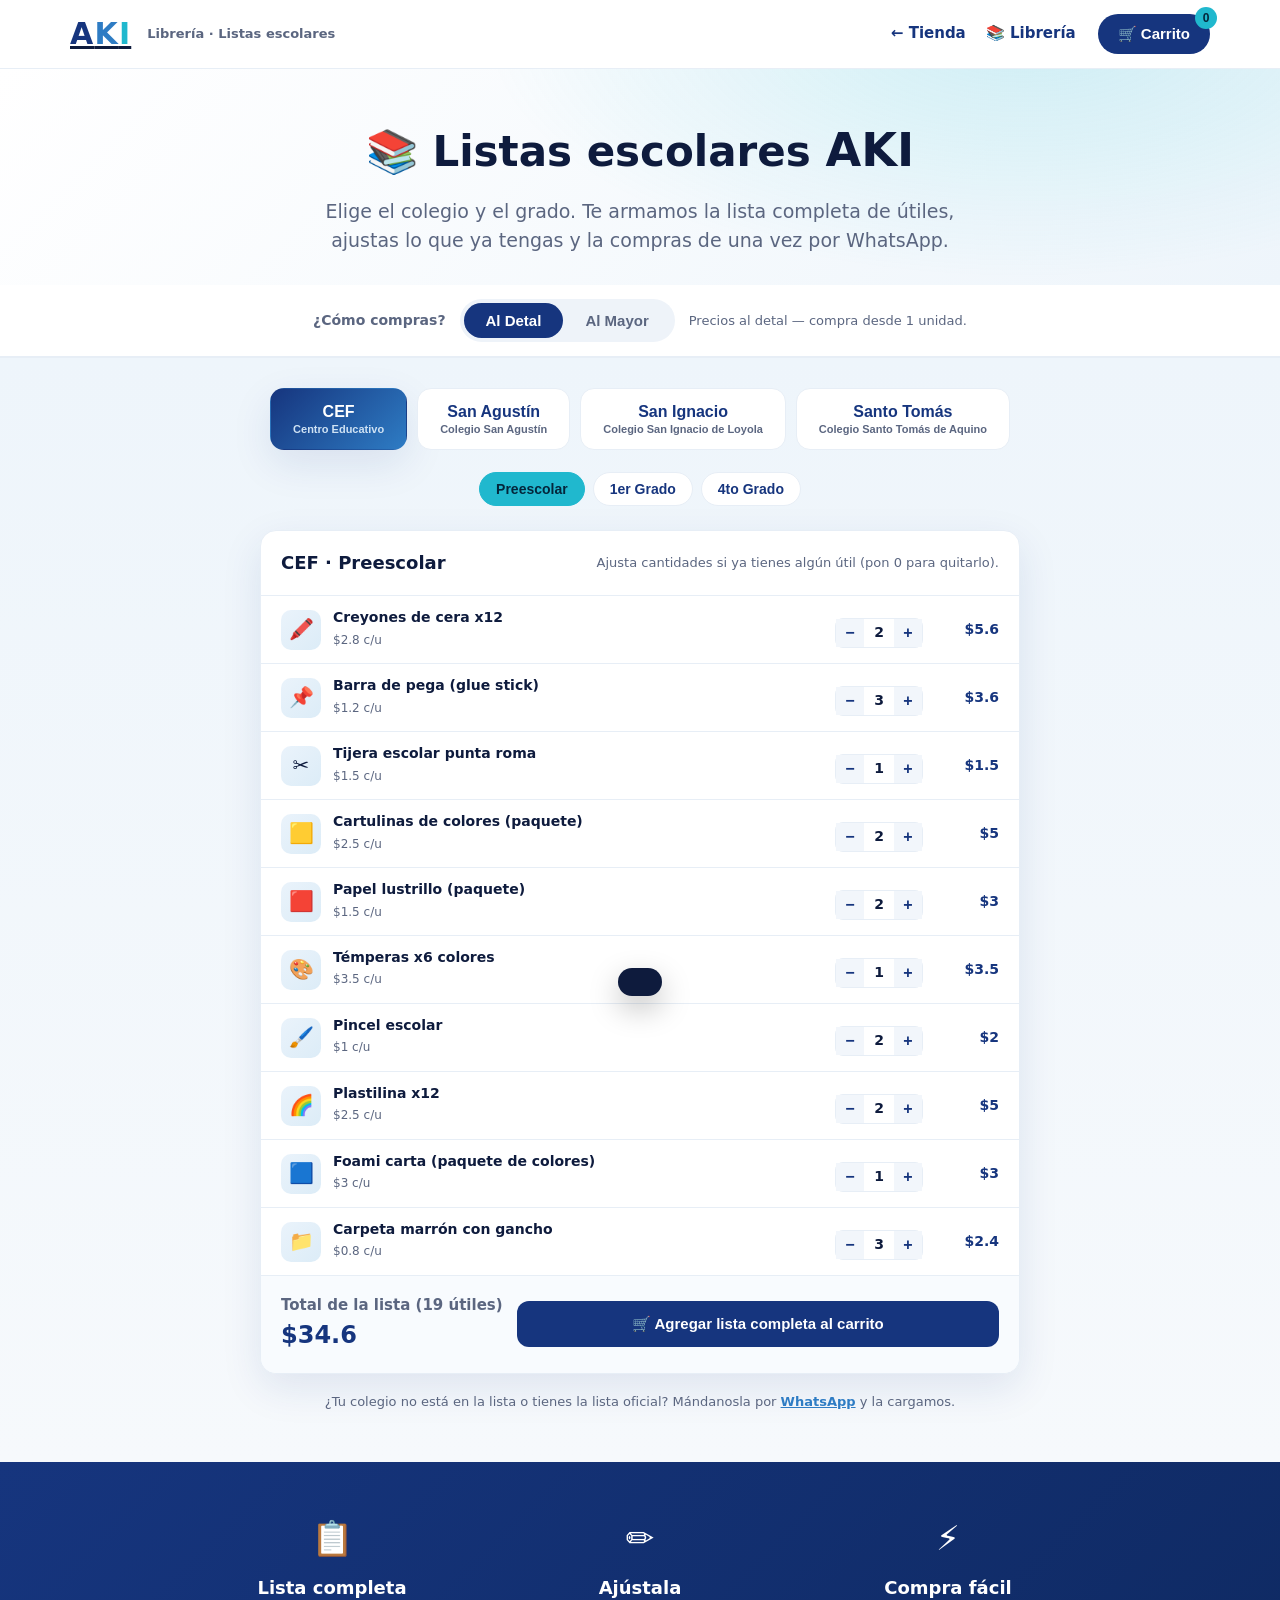
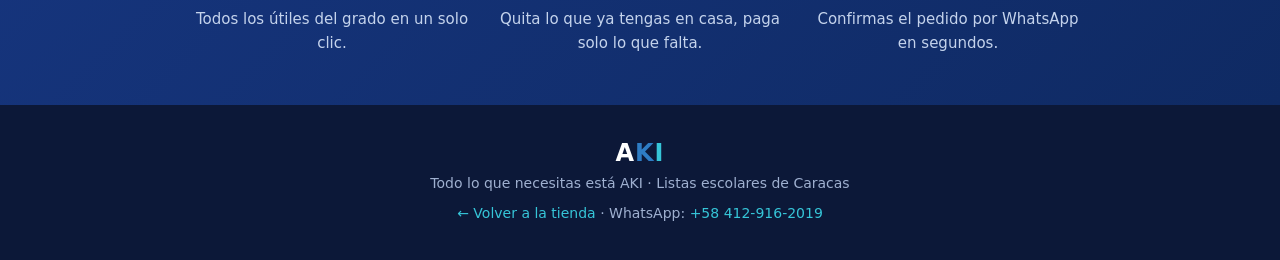
==== site/libreria.html @ ba434631 "Libreria como pagina propia (libreria.html) + datos/carrito/estilos compartidos El enlace Libreria a" ====
<!DOCTYPE html>
<html lang="es">
<head>
<meta charset="UTF-8">
<meta name="viewport" content="width=device-width, initial-scale=1.0">
<title>AKI · Librería · Listas escolares</title>
<meta name="description" content="Listas escolares de colegios de Caracas en AKI. Elige el colegio y el grado, arma la lista completa de útiles y compra por WhatsApp.">
<link rel="stylesheet" href="estilos.css">
</head>
<body>

<svg width="0" height="0" style="position:absolute"><symbol id="wa" viewBox="0 0 24 24"><path d="M.057 24l1.687-6.163a11.867 11.867 0 01-1.587-5.946C.16 5.335 5.495 0 12.05 0a11.817 11.817 0 018.413 3.488 11.824 11.824 0 013.48 8.414c-.003 6.557-5.338 11.892-11.893 11.892a11.9 11.9 0 01-5.688-1.448L.057 24zm6.597-3.807c1.676.995 3.276 1.591 5.392 1.592 5.448 0 9.886-4.434 9.889-9.885.002-5.462-4.415-9.89-9.881-9.892-5.452 0-9.887 4.434-9.889 9.884a9.86 9.86 0 001.51 5.26l-.999 3.648 3.978-1.207zm11.387-5.464c-.074-.124-.272-.198-.57-.347-.297-.149-1.758-.868-2.031-.967-.272-.099-.47-.149-.669.149-.198.297-.768.967-.941 1.165-.173.198-.347.223-.644.074-.297-.149-1.255-.462-2.39-1.475-.883-.788-1.48-1.761-1.653-2.059-.173-.297-.018-.458.13-.606.134-.133.298-.347.446-.521.149-.174.198-.298.298-.496.099-.198.05-.372-.025-.521-.074-.149-.669-1.611-.916-2.206-.242-.579-.487-.501-.669-.51l-.57-.01c-.198 0-.52.074-.792.372-.272.297-1.04 1.016-1.04 2.479 0 1.462 1.065 2.875 1.213 3.074.149.198 2.096 3.2 5.077 4.487.709.306 1.262.489 1.694.626.712.226 1.36.194 1.872.118.571-.085 1.758-.719 2.006-1.413.248-.694.248-1.289.173-1.413z"/></symbol></svg>

<header>
  <div class="wrap nav">
    <a class="logo" href="index.html"><span class="a">A</span><span class="k">K</span><span class="i">I</span></a>
    <span class="slogan">Librería · Listas escolares</span>
    <span class="spacer"></span>
    <nav class="nav-links">
      <a href="index.html">← Tienda</a>
      <a href="libreria.html">📚 Librería</a>
    </nav>
    <button class="cart-btn" onclick="openCart()">
      🛒 Carrito <span class="count" id="cartCount">0</span>
    </button>
  </div>
</header>

<!-- HERO LIBRERÍA -->
<section class="libreria-hero">
  <div class="wrap">
    <h1>📚 Listas escolares <span class="em">AKI</span></h1>
    <p>Elige el colegio y el grado. Te armamos la lista completa de útiles, ajustas lo que ya tengas y la compras de una vez por WhatsApp.</p>
  </div>
</section>

<!-- MODE TOGGLE -->
<div class="mode-bar">
  <div class="wrap mode-inner">
    <span class="mode-label">¿Cómo compras?</span>
    <div class="toggle">
      <button id="btnDetal" class="active" onclick="setMode('detal')">Al Detal</button>
      <button id="btnMayor" onclick="setMode('mayor')">Al Mayor</button>
    </div>
    <span class="mode-note" id="modeNote">Precios al detal — compra desde 1 unidad.</span>
  </div>
</div>

<!-- LIBRERÍA -->
<section class="libreria" style="padding:24px 0 10px">
  <div class="wrap">
    <div class="school-tabs" id="schoolTabs"></div>
    <div class="grade-tabs" id="gradeTabs"></div>
    <div id="listaWrap"></div>
    <p style="text-align:center;color:var(--muted);font-size:13px;margin:18px 0 40px">
      ¿Tu colegio no está en la lista o tienes la lista oficial? Mándanosla por
      <a href="https://wa.me/584129162019" target="_blank" rel="noopener" style="color:var(--royal);font-weight:700">WhatsApp</a> y la cargamos.
    </p>
  </div>
</section>

<!-- TRUST -->
<section class="trust">
  <div class="wrap">
    <div class="trust-grid">
      <div><div class="ic">📋</div><h3>Lista completa</h3><p>Todos los útiles del grado en un solo clic.</p></div>
      <div><div class="ic">✏️</div><h3>Ajústala</h3><p>Quita lo que ya tengas en casa, paga solo lo que falta.</p></div>
      <div><div class="ic">⚡</div><h3>Compra fácil</h3><p>Confirmas el pedido por WhatsApp en segundos.</p></div>
    </div>
  </div>
</section>

<footer>
  <div class="wrap">
    <div class="logo"><span class="a">A</span><span class="k">K</span><span class="i">I</span></div>
    <div>Todo lo que necesitas está AKI · Listas escolares de Caracas</div>
    <div style="margin-top:8px"><a href="index.html">← Volver a la tienda</a> · WhatsApp: <a href="https://wa.me/584129162019" target="_blank" rel="noopener">+58 412-916-2019</a></div>
  </div>
</footer>

<!-- CART -->
<div class="overlay" id="overlay" onclick="closeCart()"></div>
<aside class="drawer" id="drawer" aria-label="Carrito">
  <div class="drawer-head">
    <h3>Tu carrito</h3>
    <button class="close" onclick="closeCart()">&times;</button>
  </div>
  <div class="drawer-items" id="drawerItems"></div>
  <div class="drawer-foot">
    <div class="totrow"><span>Total</span><span id="cartTotal">$0</span></div>
    <div class="foot-note" id="footNote"></div>
    <button class="checkout" id="checkoutBtn" onclick="checkout()" disabled>
      <svg class="wa-ico"><use href="#wa"/></svg> Confirmar pedido por WhatsApp
    </button>
  </div>
</aside>

<div class="toast" id="toast"></div>

<script src="catalogo.js"></script>
<script src="cart.js"></script>
<script>
/* ---------------- página librería ---------------- */
let colegioActivo = COLEGIOS[0].id;
let gradoActivo = 0;
let listaQty = {};   // {idArticulo: cantidad} de la lista mostrada

function colegioActual(){ return COLEGIOS.find(c=>c.id===colegioActivo); }

function renderSchoolTabs(){
  $("#schoolTabs").innerHTML = COLEGIOS.map(c=>`
    <button class="school-tab ${c.id===colegioActivo?'active':''}" onclick="setColegio('${c.id}')">
      ${c.nombre}<small>${c.lema}</small>
    </button>`).join("");
}
function setColegio(id){ colegioActivo=id; gradoActivo=0; renderSchoolTabs(); renderGradeTabs(); cargarLista(); }

function renderGradeTabs(){
  const c = colegioActual();
  $("#gradeTabs").innerHTML = c.grados.map((g,i)=>`
    <button class="grade-tab ${i===gradoActivo?'active':''}" onclick="setGrado(${i})">${g.nombre}</button>`).join("");
}
function setGrado(i){ gradoActivo=i; renderGradeTabs(); cargarLista(); }

/* carga las cantidades oficiales de la lista al estado editable */
function cargarLista(){
  const g = colegioActual().grados[gradoActivo];
  listaQty = {};
  g.items.forEach(it=> listaQty[it.id] = it.q);
  renderLista();
}
function changeListaQty(id,d){
  listaQty[id] = Math.max(0,(listaQty[id]||0)+d);
  renderLista();
}
function totalLista(){
  return Object.entries(listaQty).reduce((s,[id,q])=> s + precioDe(getProd(id))*q, 0);
}
function totalUnidadesLista(){
  return Object.values(listaQty).reduce((a,b)=>a+b,0);
}

function renderLista(){
  const c = colegioActual();
  const g = c.grados[gradoActivo];
  const filas = g.items.map(it=>{
    const p = getProd(it.id); const q = listaQty[it.id]||0;
    return `<div class="lista-row" style="${q===0?'opacity:.45':''}">
      <div class="lr-ico">${p.img}</div>
      <div class="lr-info">
        <h4>${p.nombre}</h4>
        <small>${fmt(precioDe(p))} c/u${modo==='mayor'?' (al mayor)':''}</small>
      </div>
      <div class="qty">
        <button onclick="changeListaQty(${it.id},-1)">−</button>
        <span>${q}</span>
        <button onclick="changeListaQty(${it.id},1)">+</button>
      </div>
      <div class="lr-sub">${fmt(precioDe(p)*q)}</div>
    </div>`;
  }).join("");

  $("#listaWrap").innerHTML = `
    <div class="lista-card">
      <div class="lista-head">
        <h3>${c.nombre} · ${g.nombre}</h3>
        <span class="lh-note">Ajusta cantidades si ya tienes algún útil (pon 0 para quitarlo).</span>
      </div>
      ${filas}
      <div class="lista-foot">
        <div class="lf-tot">Total de la lista (${totalUnidadesLista()} útiles)<b>${fmt(totalLista())}</b></div>
        <button class="add-lista" onclick="agregarLista()">🛒 Agregar lista completa al carrito</button>
      </div>
    </div>`;
}

function agregarLista(){
  let n = 0;
  Object.entries(listaQty).forEach(([id,q])=>{
    if(q>0){ cart[id] = (cart[id]||0) + q; n += q; }
  });
  if(n===0){ toast("La lista está en 0 útiles"); return; }
  save(); renderCart(); updateCount();
  const c = colegioActual(); const g = c.grados[gradoActivo];
  toast(`✓ Lista ${c.nombre} ${g.nombre} agregada (${n} útiles)`);
  openCart();
}

/* qué re-pintar al cambiar detal/mayor (lo llama cart.js) */
function onModeChange(){ if(Object.keys(listaQty).length) renderLista(); }

/* ---------------- init ---------------- */
load(); renderCart(); updateCount();
renderSchoolTabs(); renderGradeTabs(); cargarLista();
</script>
</body>
</html>
---- site/estilos.css ----
:root{
  --navy:#16357E;--royal:#2E7CC4;--teal:#20B8CE;--light:#36C5D8;
  --ink:#0E1B3D;--muted:#5b6680;--bg:#f6f9fc;--white:#fff;--wa:#25D366;
  --line:#e7eef6;--radius:16px;--shadow:0 14px 40px rgba(22,53,126,.10);
}
*{box-sizing:border-box;margin:0;padding:0}
html{scroll-behavior:smooth}
body{font-family:'Segoe UI',system-ui,-apple-system,Roboto,Arial,sans-serif;color:var(--ink);background:var(--bg);line-height:1.55}
.wrap{max-width:1180px;margin:0 auto;padding:0 20px}
a{color:inherit}

/* logo */
.logo{font-weight:800;letter-spacing:.04em;display:inline-flex;line-height:1}
.logo .a{color:var(--navy)}.logo .k{color:var(--royal)}.logo .i{color:var(--teal)}

/* header */
header{position:sticky;top:0;z-index:40;background:rgba(255,255,255,.95);backdrop-filter:blur(8px);border-bottom:1px solid var(--line)}
.nav{display:flex;align-items:center;gap:16px;height:68px}
.nav .logo{font-size:30px}
.nav .slogan{color:var(--muted);font-size:13px;font-weight:600;display:none}
@media(min-width:900px){.nav .slogan{display:block}}
.nav .spacer{flex:1}
.cart-btn{position:relative;background:var(--navy);color:#fff;border:none;cursor:pointer;border-radius:999px;padding:11px 20px;font-weight:700;font-size:15px;display:inline-flex;align-items:center;gap:8px}
.cart-btn .count{position:absolute;top:-7px;right:-7px;background:var(--teal);color:#04263b;font-size:12px;font-weight:800;min-width:22px;height:22px;border-radius:11px;display:grid;place-items:center;padding:0 5px}

/* hero */
.hero{background:radial-gradient(1100px 520px at 85% -10%,rgba(54,197,216,.18),transparent 60%),linear-gradient(135deg,#fff,#eef5fb);padding:60px 0 56px;text-align:center}
.hero .logo-big{font-size:clamp(56px,14vw,120px);font-weight:800;margin-bottom:4px}
.hero .logo-big .a{color:var(--navy)}.hero .logo-big .k{color:var(--royal)}.hero .logo-big .i{color:var(--teal)}
.slogan-main{font-size:clamp(18px,3.4vw,26px);font-weight:700;background:linear-gradient(90deg,var(--navy),var(--teal));-webkit-background-clip:text;background-clip:text;color:transparent;margin-bottom:22px}
.hero h1{font-size:clamp(26px,4.6vw,42px);font-weight:800;line-height:1.15;max-width:760px;margin:0 auto 14px}
.hero p.sub{font-size:clamp(16px,2.3vw,20px);color:var(--muted);max-width:600px;margin:0 auto 20px}
.pills{display:flex;gap:10px;justify-content:center;flex-wrap:wrap;margin-bottom:26px}
.pill{background:#fff;border:1px solid var(--line);border-radius:999px;padding:8px 16px;font-weight:700;font-size:14px;color:var(--navy);box-shadow:var(--shadow)}
.pill b{color:var(--teal)}
.btn{display:inline-flex;align-items:center;gap:9px;border:none;cursor:pointer;font-weight:700;font-size:16px;text-decoration:none;border-radius:999px;padding:15px 30px;transition:transform .15s}
.btn:hover{transform:translateY(-2px)}
.btn-primary{background:linear-gradient(135deg,var(--navy),var(--teal));color:#fff;box-shadow:0 12px 28px rgba(22,53,126,.28)}

/* mode toggle */
.mode-bar{background:#fff;border-bottom:1px solid var(--line);position:sticky;top:68px;z-index:30}
.mode-inner{display:flex;align-items:center;gap:14px;justify-content:center;padding:14px 0;flex-wrap:wrap}
.mode-label{font-weight:700;color:var(--muted);font-size:14px}
.toggle{display:inline-flex;background:#eef3f9;border-radius:999px;padding:4px}
.toggle button{border:none;background:transparent;cursor:pointer;padding:9px 22px;border-radius:999px;font-weight:700;font-size:15px;color:var(--muted)}
.toggle button.active{background:var(--navy);color:#fff}
.mode-note{font-size:13px;color:var(--muted)}

/* categories filter */
.cats{display:flex;gap:10px;justify-content:center;flex-wrap:wrap;padding:26px 0 6px}
.cat{border:1px solid var(--line);background:#fff;border-radius:999px;padding:9px 18px;font-weight:700;font-size:14px;cursor:pointer;color:var(--navy)}
.cat.active{background:var(--teal);border-color:var(--teal);color:#04263b}

/* products */
.section-title{text-align:center;padding:34px 0 10px}
.section-title h2{font-size:clamp(24px,4vw,34px);font-weight:800}
.section-title p{color:var(--muted);margin-top:6px}
.grid{display:grid;gap:22px;grid-template-columns:repeat(2,1fr);padding:24px 0 60px}
@media(min-width:680px){.grid{grid-template-columns:repeat(3,1fr)}}
@media(min-width:980px){.grid{grid-template-columns:repeat(4,1fr)}}
.card{background:#fff;border:1px solid var(--line);border-radius:var(--radius);overflow:hidden;box-shadow:var(--shadow);display:flex;flex-direction:column}
.thumb{aspect-ratio:1/1;display:grid;place-items:center;font-size:54px;background:linear-gradient(135deg,#eaf3fb,#dcecf7)}
.card-body{padding:16px;display:flex;flex-direction:column;gap:6px;flex:1}
.card .cat-tag{font-size:11px;font-weight:800;letter-spacing:.06em;text-transform:uppercase;color:var(--teal)}
.card h3{font-size:16px;line-height:1.3}
.card .price{font-size:20px;font-weight:800;color:var(--navy);margin-top:auto}
.card .price small{font-size:12px;color:var(--muted);font-weight:600}
.add{margin-top:10px;border:none;cursor:pointer;background:var(--navy);color:#fff;font-weight:700;border-radius:10px;padding:11px;font-size:14px;transition:background .15s}
.add:hover{background:var(--royal)}

/* trust strip */
.trust{background:linear-gradient(135deg,var(--navy),#0f2a63);color:#fff;padding:50px 0}
.trust-grid{display:grid;gap:24px;grid-template-columns:1fr;text-align:center;max-width:900px;margin:0 auto}
@media(min-width:760px){.trust-grid{grid-template-columns:repeat(3,1fr)}}
.trust h3{font-size:18px;margin-bottom:6px}
.trust p{color:#c4d3ec;font-size:15px}
.trust .ic{font-size:34px;margin-bottom:10px}

/* nav links */
.nav-links{display:none;gap:20px;font-weight:700;font-size:15px;margin-right:6px}
.nav-links a{color:var(--navy);text-decoration:none}
.nav-links a:hover{color:var(--teal)}
@media(min-width:760px){.nav-links{display:flex}}

/* librería */
.libreria-hero{background:radial-gradient(900px 420px at 80% -20%,rgba(54,197,216,.20),transparent 60%),linear-gradient(135deg,#fff,#eef5fb);padding:46px 0 30px;text-align:center}
.libreria-hero h1{font-size:clamp(28px,5vw,42px);font-weight:800;margin-bottom:10px}
.libreria-hero h1 .em{font-size:1.1em}
.libreria-hero p{color:var(--muted);font-size:clamp(15px,2.3vw,19px);max-width:640px;margin:0 auto}
.libreria{background:linear-gradient(180deg,#eef5fb,#f6f9fc);border-top:1px solid var(--line)}
.school-tabs{display:flex;gap:10px;justify-content:center;flex-wrap:wrap;padding:6px 0 4px}
.school-tab{border:1px solid var(--line);background:#fff;border-radius:14px;padding:14px 22px;font-weight:800;font-size:16px;cursor:pointer;color:var(--navy);display:flex;flex-direction:column;align-items:center;gap:2px;min-width:120px;transition:.15s}
.school-tab small{font-size:11px;font-weight:600;color:var(--muted)}
.school-tab.active{background:linear-gradient(135deg,var(--navy),var(--royal));color:#fff;border-color:transparent;box-shadow:var(--shadow)}
.school-tab.active small{color:#cfe2f4}
.grade-tabs{display:flex;gap:8px;justify-content:center;flex-wrap:wrap;padding:18px 0 6px}
.grade-tab{border:1px solid var(--line);background:#fff;border-radius:999px;padding:8px 16px;font-weight:700;font-size:14px;cursor:pointer;color:var(--navy)}
.grade-tab.active{background:var(--teal);border-color:var(--teal);color:#04263b}
.lista-card{background:#fff;border:1px solid var(--line);border-radius:var(--radius);box-shadow:var(--shadow);max-width:760px;margin:18px auto 0;overflow:hidden}
.lista-head{padding:18px 20px;border-bottom:1px solid var(--line);display:flex;justify-content:space-between;align-items:center;gap:10px;flex-wrap:wrap}
.lista-head h3{font-size:18px}
.lista-head .lh-note{font-size:13px;color:var(--muted)}
.lista-row{display:flex;align-items:center;gap:12px;padding:12px 20px;border-bottom:1px solid var(--line)}
.lista-row:last-child{border-bottom:none}
.lista-row .lr-ico{width:40px;height:40px;border-radius:10px;background:linear-gradient(135deg,#eaf3fb,#dcecf7);display:grid;place-items:center;font-size:20px;flex-shrink:0}
.lista-row .lr-info{flex:1;min-width:0}
.lista-row .lr-info h4{font-size:14px;line-height:1.3}
.lista-row .lr-info small{color:var(--muted);font-size:12px}
.lista-row .qty{display:inline-flex;align-items:center;border:1px solid var(--line);border-radius:8px}
.lista-row .qty button{width:28px;height:28px;border:none;background:#f2f6fb;cursor:pointer;font-size:16px;font-weight:700;color:var(--navy)}
.lista-row .qty span{width:30px;text-align:center;font-weight:700;font-size:14px}
.lista-row .lr-sub{width:64px;text-align:right;font-weight:800;color:var(--navy);font-size:14px}
.lista-foot{padding:18px 20px;background:#f8fbfe;display:flex;justify-content:space-between;align-items:center;gap:14px;flex-wrap:wrap}
.lista-foot .lf-tot{font-size:15px;font-weight:700;color:var(--muted)}
.lista-foot .lf-tot b{font-size:24px;color:var(--navy);display:block}
.lista-foot .add-lista{background:var(--navy);color:#fff;border:none;cursor:pointer;border-radius:12px;padding:14px 22px;font-weight:800;font-size:15px;flex:1;min-width:220px}
.lista-foot .add-lista:hover{background:var(--royal)}
.lista-empty{text-align:center;color:var(--muted);padding:30px}

/* cart drawer */
.overlay{position:fixed;inset:0;background:rgba(8,18,45,.45);opacity:0;visibility:hidden;transition:.2s;z-index:60}
.overlay.open{opacity:1;visibility:visible}
.drawer{position:fixed;top:0;right:0;height:100%;width:min(420px,100%);background:#fff;z-index:70;transform:translateX(100%);transition:transform .25s;display:flex;flex-direction:column}
.drawer.open{transform:translateX(0)}
.drawer-head{padding:20px;border-bottom:1px solid var(--line);display:flex;align-items:center;justify-content:space-between}
.drawer-head h3{font-size:20px}
.close{background:none;border:none;font-size:26px;cursor:pointer;color:var(--muted);line-height:1}
.drawer-items{flex:1;overflow-y:auto;padding:10px 20px}
.empty{text-align:center;color:var(--muted);padding:50px 10px}
.ci{display:flex;gap:12px;padding:14px 0;border-bottom:1px solid var(--line)}
.ci .ci-thumb{width:54px;height:54px;border-radius:10px;background:linear-gradient(135deg,#eaf3fb,#dcecf7);display:grid;place-items:center;font-size:26px;flex-shrink:0}
.ci .ci-info{flex:1}
.ci .ci-info h4{font-size:14px;margin-bottom:2px}
.ci .ci-info .ci-price{color:var(--navy);font-weight:700;font-size:14px}
.qty{display:inline-flex;align-items:center;gap:0;border:1px solid var(--line);border-radius:8px;margin-top:6px}
.qty button{width:28px;height:28px;border:none;background:#f2f6fb;cursor:pointer;font-size:16px;font-weight:700;color:var(--navy)}
.qty span{width:34px;text-align:center;font-weight:700;font-size:14px}
.ci .rm{background:none;border:none;color:#c0392b;cursor:pointer;font-size:12px;margin-top:6px;display:block}
.drawer-foot{padding:20px;border-top:1px solid var(--line)}
.totrow{display:flex;justify-content:space-between;font-size:18px;font-weight:800;margin-bottom:6px}
.foot-note{font-size:12px;color:var(--muted);margin-bottom:14px}
.checkout{width:100%;background:var(--wa);color:#fff;border:none;cursor:pointer;border-radius:12px;padding:16px;font-weight:800;font-size:16px;display:flex;align-items:center;justify-content:center;gap:9px}
.checkout:disabled{opacity:.5;cursor:not-allowed}
.wa-ico{width:20px;height:20px;fill:currentColor}

/* footer */
footer{background:#0c1838;color:#9fb0d0;text-align:center;padding:36px 0;font-size:14px}
footer .logo{font-size:24px;margin-bottom:8px}
footer .logo .a{color:#fff}footer .logo .k{color:var(--royal)}footer .logo .i{color:var(--light)}
footer a{color:var(--light);text-decoration:none}

/* toast */
.toast{position:fixed;bottom:24px;left:50%;transform:translateX(-50%) translateY(120px);background:var(--ink);color:#fff;padding:14px 22px;border-radius:999px;font-weight:700;z-index:90;transition:transform .25s;box-shadow:0 12px 30px rgba(0,0,0,.25)}
.toast.show{transform:translateX(-50%) translateY(0)}
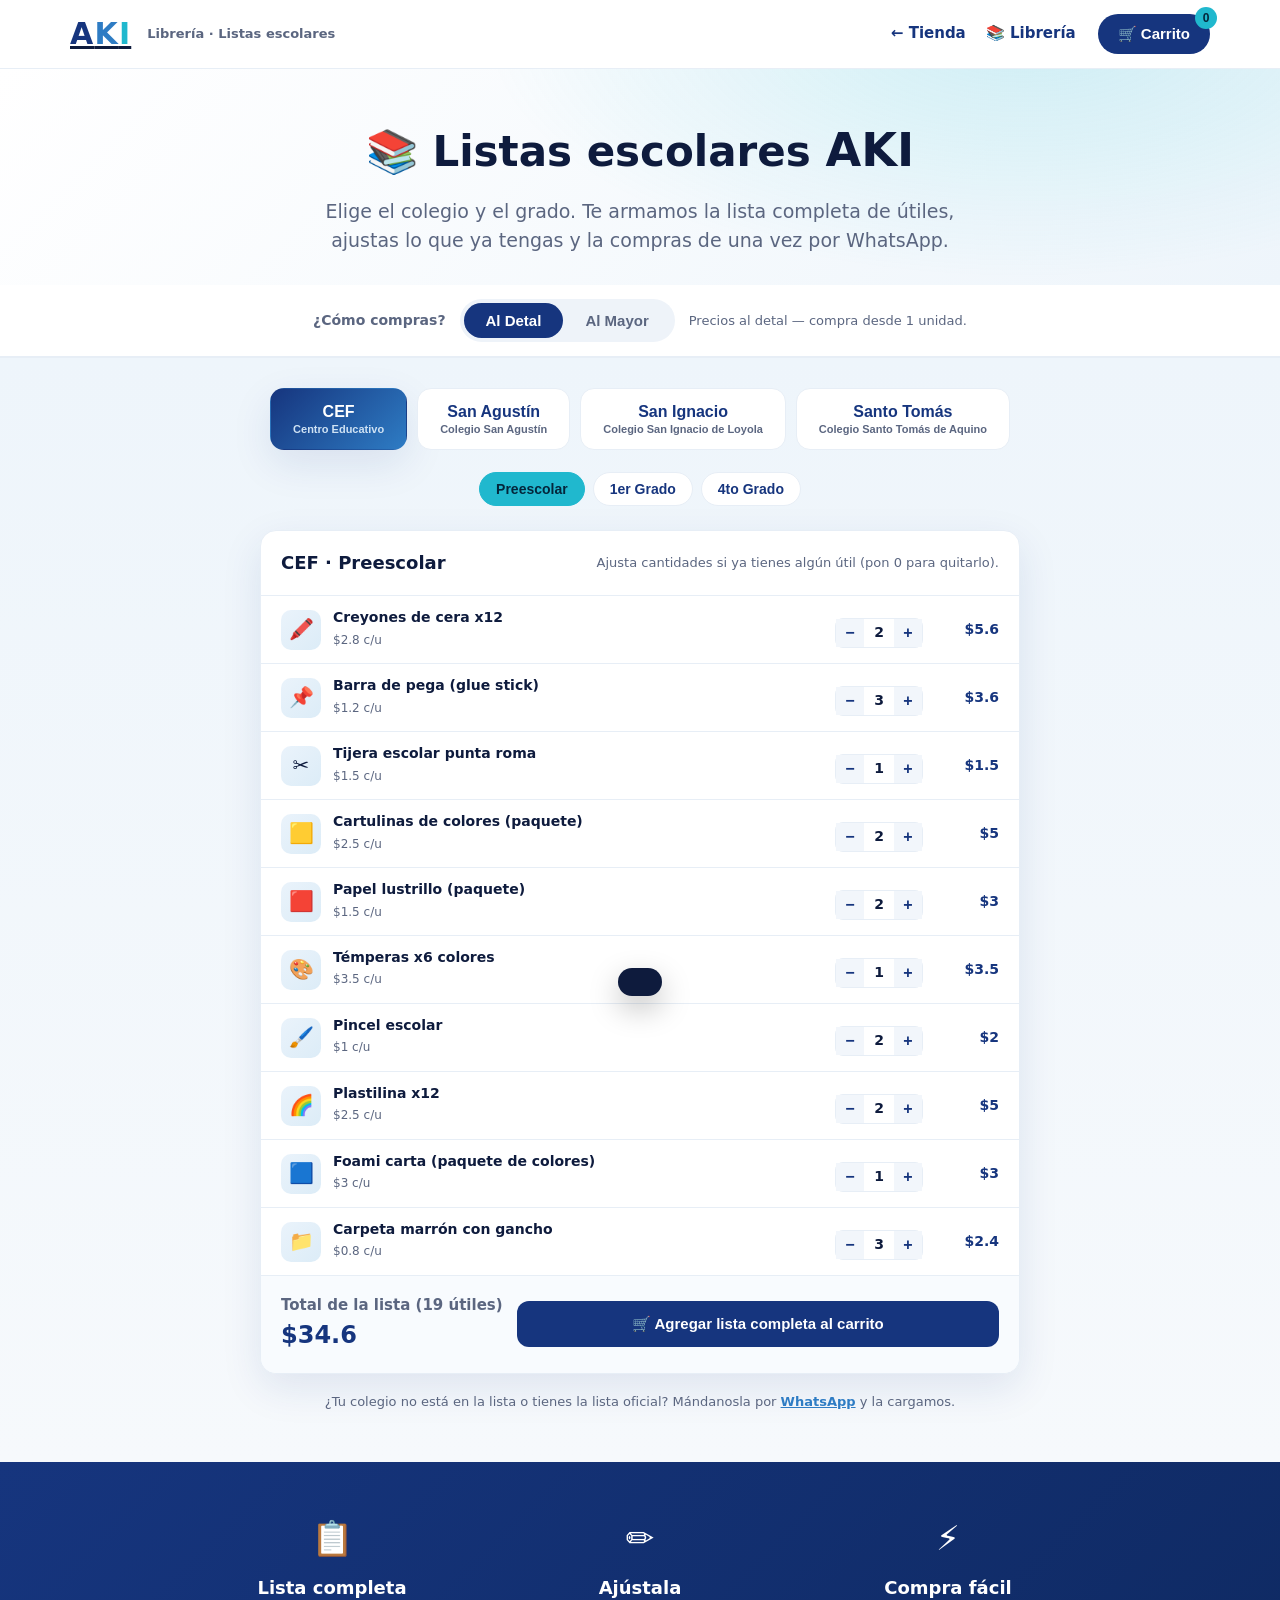
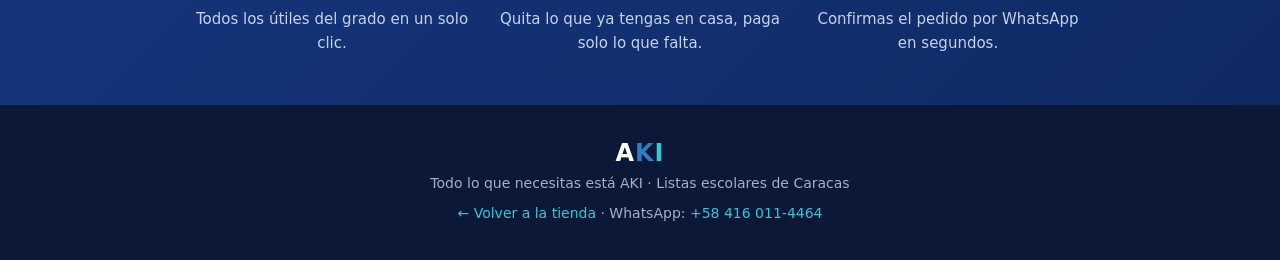
==== commit 988f9e0f: "Cambiar numero de WhatsApp a +58 416 011-4464 en toda la pagina Co-Authored-By: Claude Opus 4.8 <nor" ====
--- a/site/libreria.html
+++ b/site/libreria.html
@@ -54,7 +54,7 @@
     <div id="listaWrap"></div>
     <p style="text-align:center;color:var(--muted);font-size:13px;margin:18px 0 40px">
       ¿Tu colegio no está en la lista o tienes la lista oficial? Mándanosla por
-      <a href="https://wa.me/584129162019" target="_blank" rel="noopener" style="color:var(--royal);font-weight:700">WhatsApp</a> y la cargamos.
+      <a href="https://wa.me/584160114464" target="_blank" rel="noopener" style="color:var(--royal);font-weight:700">WhatsApp</a> y la cargamos.
     </p>
   </div>
 </section>
@@ -74,7 +74,7 @@
   <div class="wrap">
     <div class="logo"><span class="a">A</span><span class="k">K</span><span class="i">I</span></div>
     <div>Todo lo que necesitas está AKI · Listas escolares de Caracas</div>
-    <div style="margin-top:8px"><a href="index.html">← Volver a la tienda</a> · WhatsApp: <a href="https://wa.me/584129162019" target="_blank" rel="noopener">+58 412-916-2019</a></div>
+    <div style="margin-top:8px"><a href="index.html">← Volver a la tienda</a> · WhatsApp: <a href="https://wa.me/584160114464" target="_blank" rel="noopener">+58 416 011-4464</a></div>
   </div>
 </footer>
 
